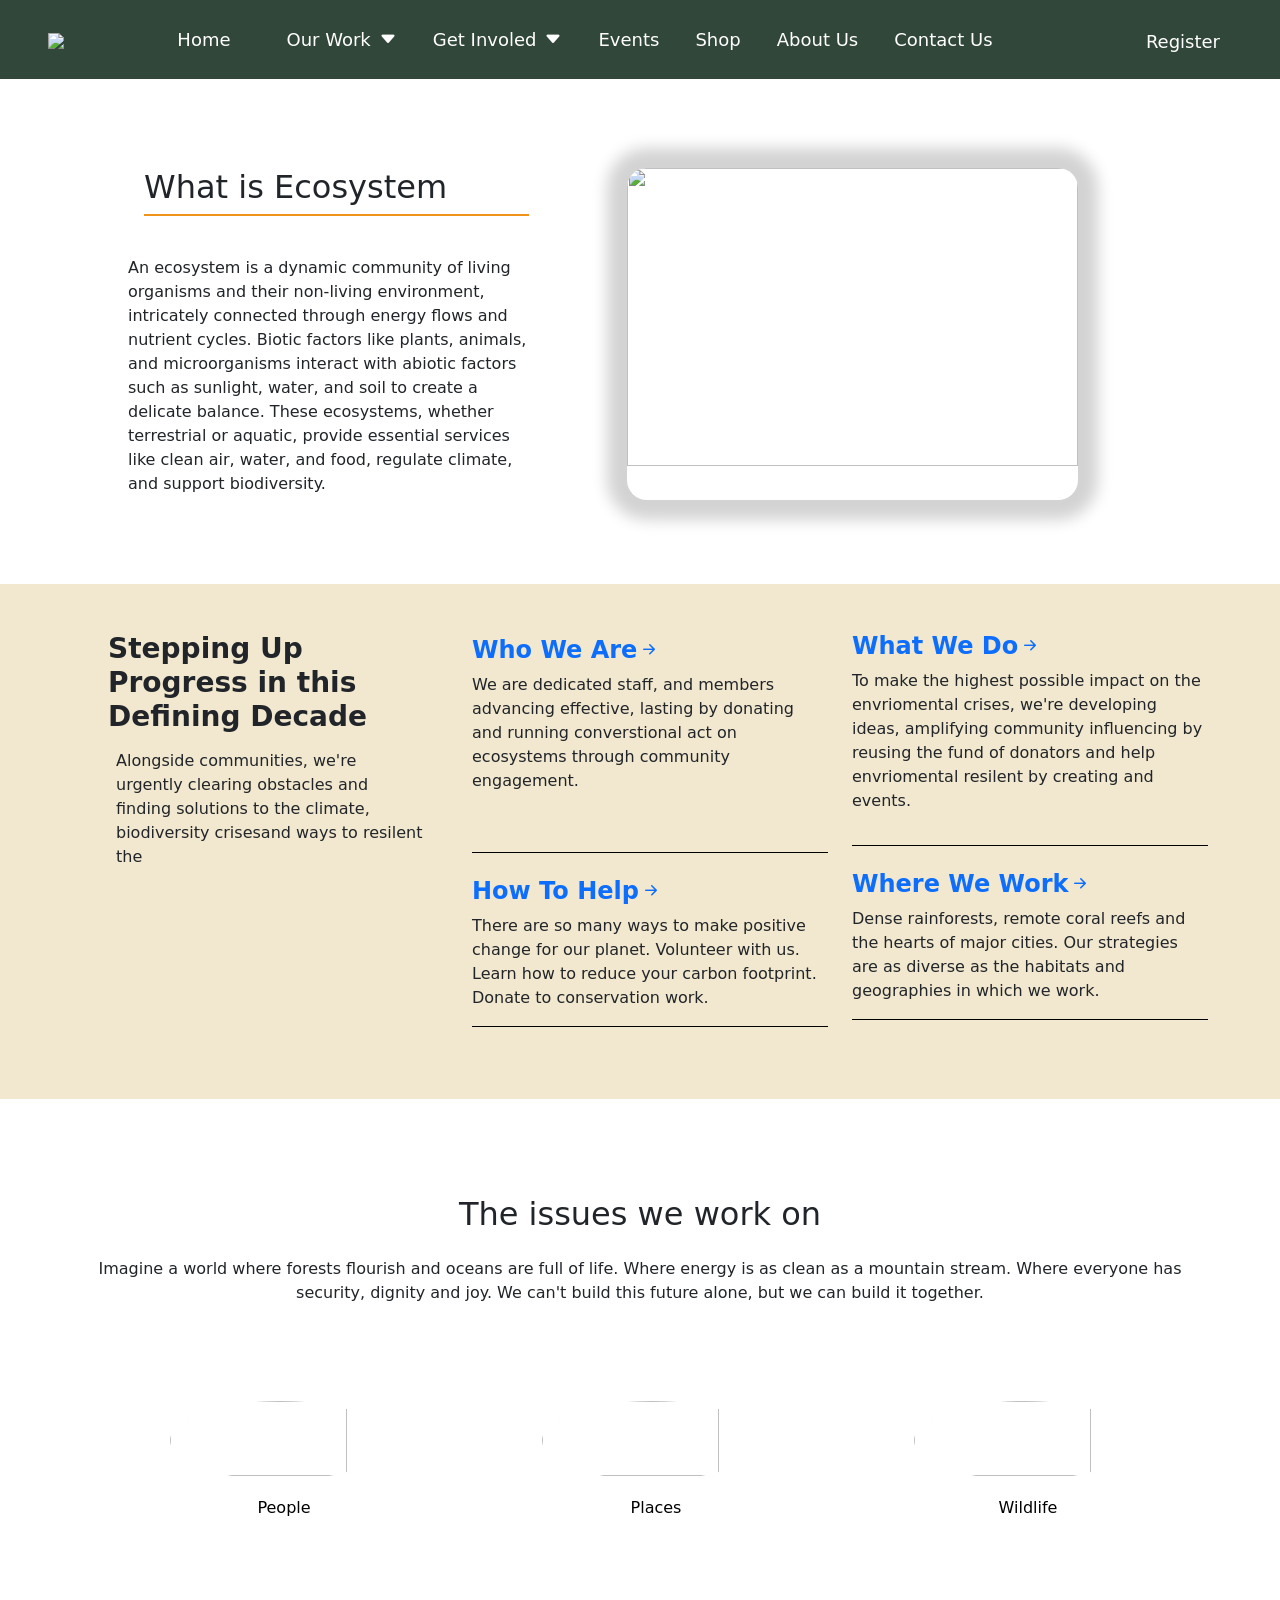
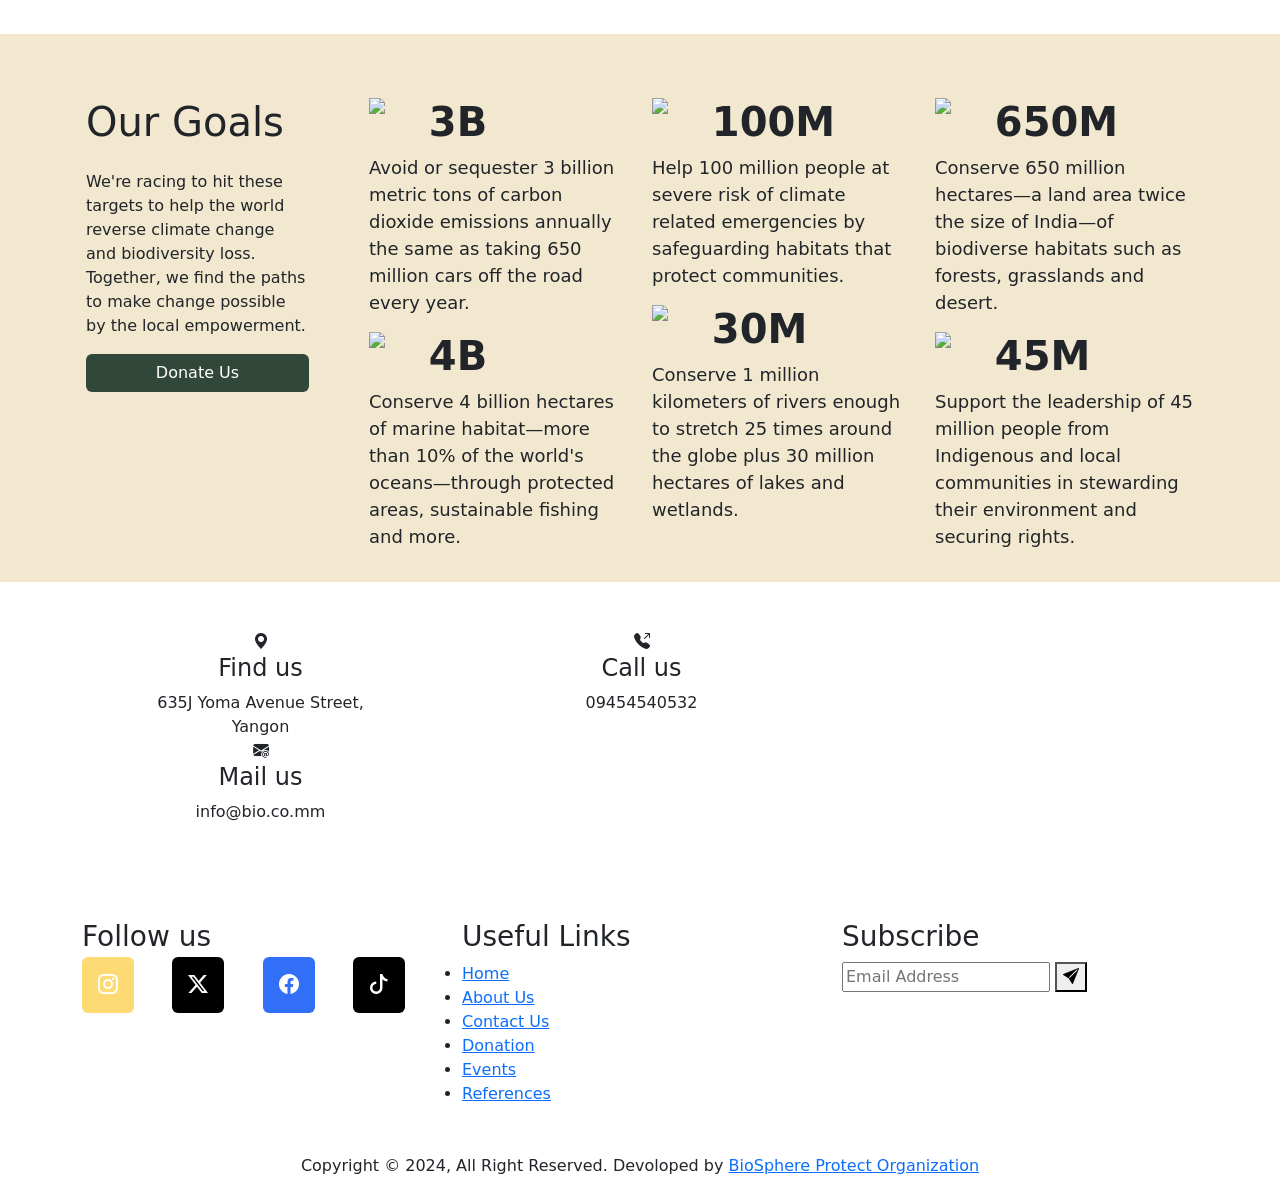
==== index.html @ c67b9668 "Add files via upload" ====
<!DOCTYPE html>
<html lang="en">
<head>
    <meta charset="UTF-8">
    <meta name="viewport" content="width=device-width, initial-scale=1.0">
    <title>Home | BPO</title>
    <!--Web Logo-->
    <link rel="icon" type="image/x-icon" href="image/ficon.png">
    <!--Bootstrap CDN link-->
    <link href="https://cdn.jsdelivr.net/npm/bootstrap@5.3.2/dist/css/bootstrap.min.css" rel="stylesheet" integrity="sha384-T3c6CoIi6uLrA9TneNEoa7RxnatzjcDSCmG1MXxSR1GAsXEV/Dwwykc2MPK8M2HN" crossorigin="anonymous">
    <script src="https://cdn.jsdelivr.net/npm/bootstrap@5.3.2/dist/js/bootstrap.bundle.min.js" integrity="sha384-C6RzsynM9kWDrMNeT87bh95OGNyZPhcTNXj1NW7RuBCsyN/o0jlpcV8Qyq46cDfL" crossorigin="anonymous"></script>
    <!--Bootstrap icon link-->
    <link rel="stylesheet" href="https://cdn.jsdelivr.net/npm/bootstrap-icons@1.11.2/font/bootstrap-icons.min.css">
    <!--CSS Link-->
    <link rel="stylesheet" type="text/css" href="index.css">
    <!--AOS link-->
    <link href="https://unpkg.com/aos@2.3.1/dist/aos.css" rel="stylesheet">
    <script src="https://unpkg.com/aos@2.3.1/dist/aos.js"></script>
</head>
<body>
    <!--Nav-->
    <nav class="navbar navbar-expand-sm fixed-top" style="background-color: #31473A; font-size: 18px;">
        <a class="navbar-brand ms-5" style="font-size: 35px;" href="index.html"><img src="image/ficon.png" width="70px"></a>
        <button class="navbar-toggler me-3" data-bs-toggle="collapse" data-bs-target="#my_navbar" style="color: white; border-color: white;">
            <span><i class="bi bi-list" style="color: white; font-size: 30px;"></i></span>
        </button>
        <div class="collapse navbar-collapse" id="my_navbar">
            <ul class="top-navbar navbar-nav ms-auto me-auto" style="text-align: center;">
                <li class="nav-item me-4 ms-3">
                    <a class="nav-link" href="index.html" style="color: white;">Home</a>
                </li>
                <li class="nav-item dropdown me-1 ms-3">
                    <a class="nav-link" data-bs-toggle="dropdown" href="#" style="color: white;">Our Work<i class="bi bi-caret-down-fill ms-2"></i></a>
                    <ul class="dropdown-menu" style="text-align: center;">
                        <li><a class="dropdown-item" href="people.html">People</a></li>
                        <li><a class="dropdown-item" href="places.html">Places</a></li>
                        <li><a class="dropdown-item" href="wild_life.html">Wildlife</a></li>
                    </ul>
                </li>
                <li class="nav-item dropdown me-1 ms-3">
                    <a class="nav-link" data-bs-toggle="dropdown" href="#" style="color: white;">Get Involed<i class="bi bi-caret-down-fill ms-2"></i></a>
                    <ul class="dropdown-menu" style="text-align: center;">
                        <li><a class="dropdown-item" href="donate.html">Donate</a></li>
                        <li><a class="dropdown-item" href="take_action.html">Take Action</a></li>
                    </ul>
                </li>
                <li class="nav-item me-1 ms-3">
                    <a class="nav-link" href="event.html" style="color: white;">Events</a>
                </li>
                <li class="nav-item me-1 ms-3">
                    <a class="nav-link" href="shop.html" style="color: white;">Shop</a>
                </li>
                <li class="nav-item me-1 ms-3">
                    <a class="nav-link" href="about_us.html" style="color: white;">About Us</a>
                </li>
                <li class="nav-item ms-3 me-3">
                    <a class="nav-link" href="contact_us.html" style="color: white;">Contact Us</a>
                </li>
            </ul>
            <ul class="top-navbar navbar-nav me-5 d-flex p-0 m-0" style="text-align: center;">
                <li class="nav-item ms-5 me-1 mt-1">
                    <!--Modal launch button-->
                    <a class="nav-link"  data-bs-toggle="modal" data-bs-target="#register" style="color: white;">Register</a>
                </li>
            </ul>
        </div>
    </nav>
    <!--Model-->
    <div class="modal" id="register" data-bs-backdrop="static" data-bs-keyboard="false">
        <div class="modal-dialog modal-dialog-centered">
            <div class="modal-content">
                <div class="container-fluid p-0">
                    <div class="modal-header" style="background-color: #31473A;">
                        <ul class="nav nav-pills justify-content-center ms-auto" style="text-align: center;">
                            <li class="nav.item"><a href="#log-in" class="nav-link active" data-bs-toggle="tab" style="color: white;">Log-in</a></li>
                            <li class="nav.item"><a href="#sign-up" class="nav-link" data-bs-toggle="tab" style="color: white;">Sign-up</a></li>
                        </ul>
                        <button type="button" class="btn-close" data-bs-dismiss="modal" style="background-color: white;"></button>
                    </div>
                    <div>
                        <div class="tab-content">
                            <div class="tab-pane active" id="log-in">
                                <div class="form-floating my-3 me-3 ms-3">
                                    <input for="username" type="text" class="form-control" placeholder="Enter text" name="text">
                                    <label class="form-label" id="username">Username</label>
                                </div>
                                <div class="form-floating my-3 me-3 ms-3">
                                    <input for="email" type="email" class="form-control" placeholder="Enter email" name="email">
                                    <label class="form-label" id="email">Email address</label>
                                </div>
                                <div class="form-floating my-3 me-3 ms-3">
                                    <input for="psw" type="password" class="form-control" placeholder="Enter password" name="password">
                                    <label class="form-label" id="psw">Password</label>
                                </div>
                                <div class="modal-footer justify-content-between">
                                    <span>Not a Member?<a href="#" style="color: black;">Sign-up</a></span>
                                    <button type="button" class="btn" style="background-color: #31473A; color: white;" data-bs-dismiss="modal">Login</button>
                                </div>
                                <div class="d-flex align-items-center">
                                    <div class="border-bottom w-100"></div>
                                    <div class="p-2">Or</div>
                                    <div class="border-bottom w-100"></div>
                                </div>
                                <div class="me-3 ms-3 mb-4">
                                    <button type="button" class="btn d-flex justify-content-center mt-3" style="background-color: #2980B9; border: none; border-radius: 10px; width: 100%;">
                                        <a href="#" style="color: black; text-decoration: none; display: flex;">
                                            <i style="font-size: 30px; margin-top: 5px;" class="bi bi-facebook me-5"></i>
                                            <p class="ms-2 me-5 mt-3" style="font-size: 16px;">Login with Facebook</p>
                                        </a> 
                                    </button>
                                    <button type="button" class="btn d-flex justify-content-center mt-4" style="background-color: silver; border: none; border-radius: 10px; width: 100%;">
                                        <a href="#" style="color: black; text-decoration: none; display: flex;">
                                            <i style="font-size: 30px; margin-top: 5px;" class="bi bi-google me-5"></i>
                                            <p class="ms-2 me-5 mt-3" style="font-size: 16px;">Login with Google</p>
                                        </a> 
                                    </button>
                                </div>    
                            </div>
                        </div>
                    </div>
                    <div>
                        <div class="tab-content">
                            <div class="tab-pane" style="margin-bottom: 20px;" id="sign-up">
                                <div class="form-floating my-3 me-3 ms-3">
                                    <input for="username" type="text" class="form-control" placeholder="Enter text" name="text">
                                    <label class="form-label" id="username">Username</label>
                                </div>
                                <div class="form-floating my-3 me-3 ms-3">
                                    <input for="email" type="email" class="form-control" placeholder="Enter email" name="email">
                                    <label class="form-label" id="email">Email address</label>
                                </div>
                                <div class="form-floating my-3 me-3 ms-3">
                                    <input for="number" type="text" class="form-control" placeholder="Enter Phone Number" name="number">
                                    <label class="form-label" id="number">Phone Number</label>
                                </div>
                                <div class="form-floating my-3 me-3 ms-3">
                                    <input for="psw" type="password" class="form-control" placeholder="Enter password" name="password">
                                    <label class="form-label" id="psw">Password</label>
                                </div>
                                <div class="form-floating my-3 me-3 ms-3">
                                    <input for="psw" type="password" class="form-control" placeholder="Enter password" name="password">
                                    <label class="form-label" id="psw">Confirm Password</label>
                                </div>
                                <div class="modal-footer justify-content-between" data-bs-target="#sign-up">
                                    <span>Already have an account?<a href="#" style="color: black;">Log-in</a></span>
                                    <button type="button" class="btn" style="background-color: #31473A; color: white;" data-bs-dismiss="modal">Sign-up</button>
                                </div>
                                <div class="d-flex align-items-center">
                                    <div class="border-bottom w-100"></div>
                                    <div class="p-2">Or</div>
                                    <div class="border-bottom w-100"></div>
                                </div>
                                <div class="me-3 ms-3 mb-4">
                                    <button type="button" class="btn d-flex justify-content-center mt-3" style="background-color: #2980B9; border: none; border-radius: 10px; width: 100%;">
                                        <a href="#" style="color: black; text-decoration: none; display: flex;">
                                            <i style="font-size: 30px; margin-top: 5px;" class="bi bi-facebook me-5"></i>
                                            <p class="ms-2 me-5 mt-3" style="font-size: 16px;">Login with Facebook</p>
                                        </a> 
                                    </button>
                                    <button type="button" class="btn d-flex justify-content-center mt-4" style="background-color: silver; border: none; border-radius: 10px; width: 100%;">
                                        <a href="#" style="color: black; text-decoration: none; display: flex;">
                                            <i style="font-size: 30px; margin-top: 5px;" class="bi bi-google me-5"></i>
                                            <p class="ms-2 me-5 mt-3" style="font-size: 16px;">Login with Google</p>
                                        </a> 
                                    </button>
                                </div>
                            </div>
                        </div>
                    </div>
                </div>
            </div>
        </div>
    </div>
    <!--Intro-->
    <div class="container me-5" style="margin-top: 120px;">
        <div class="col-md-12">
            <div class="row">
                <div class="col-md-5 mt-5 me-5">
                    <h2 style="border-bottom: 2px solid #F09319; width: 385px; margin-left: 40px;" class="mb-3 pb-2">What is Ecosystem</h2>
                    <p class="p-4">An ecosystem is a dynamic community of living organisms and their non-living environment, intricately connected through energy flows and nutrient cycles. Biotic factors like plants, animals, and microorganisms interact with abiotic factors such as sunlight, water, and soil to create a delicate balance. These ecosystems, whether terrestrial or aquatic, provide essential services like clean air, water, and food, regulate climate, and support biodiversity.</p>
                </div>
                <div class="col-md-5 mt-5">
                    <img src="image/intro_forest.webp" width="100%" height="90%" style="border: none; border-radius: 20px; box-shadow: 0px 0px 15px 20px lightgrey;">
                </div>
            </div>
        </div>
    </div>
    <!--second container-->
    <div class="container-fluid pb-5 mt-5" style="background-color: #F2E8CF;">
        <div class="container me-5 mt-4">
            <div class="col-md-12 pt-5">
                <div class="row">
                    <div class="col-md-4">
                        <h3 class="ms-3" style="font-weight: bold;">Stepping Up Progress in this Defining Decade</h3>
                        <p class="p-4 pt-2">Alongside communities, we're urgently clearing obstacles and finding solutions to the climate, biodiversity crisesand ways to resilent the </p>
                    </div>
                    <div class="col-md-4 mt-1">
                        <div class="first">
                            <h4><a href="about_us.html" style="text-decoration: none; font-weight: bold;">Who We Are<i class="bi bi-arrow-right-short"></i></a></h4>
                            <p style="padding-bottom: 43px;">We are dedicated staff, and members advancing effective, lasting by donating and running converstional act on ecosystems through community engagement.</p>
                        </div>
                        <div class="second mb-4" style="border-top: 1px solid black; border-bottom: 1px solid black;">
                            <h4 class="mt-4"><a href="take_action.html" style="text-decoration: none; font-weight: bold;">How To Help<i class="bi bi-arrow-right-short"></i></a></h4>
                            <p>There are so many ways to make positive change for our planet. Volunteer with us. Learn how to reduce your carbon footprint. Donate to conservation work.</p>
                        </div>
                    </div>
                    <div class="col-md-4">
                        <div class="first">
                            <h4><a href="about_us.html" style="text-decoration: none; font-weight: bold;">What We Do<i class="bi bi-arrow-right-short"></i></a></h4>
                            <p class="pb-3">To make the highest possible impact on the envriomental crises, we're developing ideas, amplifying community influencing by reusing the fund of donators and help envriomental resilent by creating and events.</p>
                        </div>
                        <div class="second mb-4" style="border-top: 1px solid black; border-bottom: 1px solid black;">
                            <h4 class="mt-4"><a href="people.html" style="text-decoration: none; font-weight: bold;">Where We Work<i class="bi bi-arrow-right-short"></i></a></h4>
                            <p>Dense rainforests, remote coral reefs and the hearts of major cities. Our strategies are as diverse as the habitats and geographies in which we work.</p>
                        </div>
                    </div>
                </div>
            </div>
        </div>
    </div>
    <!--Third container-->
    <div class="container mt-5" style="margin-bottom: 150px;">
        <div style="text-align: center;" class="pt-5">
            <h2>The issues we work on</h2>
            <p class="mt-4 mb-5">Imagine a world where forests flourish and oceans are full of life. Where energy is as clean as a mountain stream. Where everyone has security, dignity and joy. We can't build this future alone, but we can build it together.</p>
        </div>
        <div class="container ms-3">
            <div class="row">
                <div class="col-md-4 pe-5 ps-5 mt-5 item_image">
                    <a href="people.html" style="text-decoration: none; color: black;">
                        <img src="image/people.jpg" width="80%" height="95%" style="border: none;" class="rounded-circle ms-4">
                        <p class="mt-3" style="text-align: center;">People</p>
                    </a>
                </div>
                <div class="col-md-4 pe-5 ps-5 mt-5 item_image">
                    <a href="places.html" style="text-decoration: none; color: black;">
                        <img src="image/eco.jpg" width="80%" height="95%" style="border: none;" class="rounded-circle ms-4">
                        <p class="mt-3" style="text-align: center;">Places</p>
                    </a>
                </div>
                <div class="col-md-4 pe-5 ps-5 mt-5 item_image">
                    <a href="wild_life.html" style="text-decoration: none; color: black;">
                        <img src="image/tiger.jpg" width="80%" height="95%" style="border: none;" class="rounded-circle ms-4">
                        <p class="mt-3" style="text-align: center;">Wildlife</p>
                    </a>
                </div>
            </div>
        </div>
    </div>
    <!--Fourth container-->
    <div class="container-fluid" style="background-color: #F2E8CF;">
        <div class="container p-3">
            <div class="row mt-5">
                <div class="col-md-3 mb-5 pe-5">
                    <h1 style="margin-bottom: 10px;">Our Goals</h1>
                    <p class="mt-4">We're racing to hit these targets to help the world reverse climate change and biodiversity loss. Together, we find the paths to make change possible by the local empowerment.</p>
                    <a href="donate.html"><button class="btn" style="background-color: #31473A; color: white; width: 100%;">Donate Us</button></a>
                </div>
                <div class="col-md-3">
                    <div>
                        <div class="d-flex">
                            <img src="image/icon1.svg" width="20%" class="mb-2">
                            <h1 style="font-weight: bolder;" class="ms-2">3B</h1>
                        </div>
                            <p style="font-size: 18px;">Avoid or sequester 3 billion metric tons of carbon dioxide emissions annually the same as taking 650 million cars off the road every year.</p>
                    </div>
                    <div>
                        <div class="d-flex">
                            <img src="image/icon2.svg" width="20%" class="mb-2">
                            <h1 style="font-weight: bolder;" class="ms-2">4B</h1>
                        </div>
                        <p style="font-size: 18px;">Conserve 4 billion hectares of marine habitat—more than 10% of the world's oceans—through protected areas, sustainable fishing and more.</p>
                    </div>
                </div>
                <div class="col-md-3">
                    <div>
                        <div class="d-flex">
                            <img src="image/icon3.svg" width="20%" class="mb-2">
                            <h1 style="font-weight: bolder;" class="ms-2">100M</h1>
                        </div>
                        <p style="font-size: 18px;">Help 100 million people at severe risk of climate related emergencies by safeguarding habitats that protect communities.</p>
                    </div>
                    <div>
                        <div class="d-flex">
                            <img src="image/icon4.svg" width="20%" class="mb-2">
                            <h1 style="font-weight: bolder;" class="ms-2">30M</h1>
                        </div>
                        <p style="font-size: 18px;">Conserve 1 million kilometers of rivers enough to stretch 25 times around the globe plus 30 million hectares of lakes and wetlands.</p>
                    </div>
                </div>
                <div class="col-md-3">
                    <div>
                        <div class="d-flex">
                            <img src="image/icon5.svg" width="20%" class="mb-2">
                            <h1 style="font-weight: bolder;" class="ms-2">650M</h1>
                        </div>
                        <p style="font-size: 18px;">Conserve 650 million hectares—a land area twice the size of India—of biodiverse habitats such as forests, grasslands and desert.</p>
                    </div>
                    <div>
                        <div class="d-flex">
                            <img src="image/icon6.svg" width="20%" class="mb-2">
                            <h1 style="font-weight: bolder;" class="ms-2">45M</h1>
                        </div>
                        <p style="font-size: 18px;">Support the leadership of 45 million people from Indigenous and local communities in stewarding their environment and securing rights.</p>
                    </div>
                </div>
            </div>
        </div>
    </div>
    <!--Footer-->
    <footer class="footer-section">
        <div class="container">
            <div class="footer-category pt-5 pb-5">
                <div class="row" style="text-align: center;">
                    <div class="col-xl-3 col-md-3 mb-30 me-5 ms-5">
                        <div class="single-category">
                            <i class="bi bi-geo-alt-fill mt-0 pt-0"></i>
                            <div class="cta-text">
                                <h4>Find us</h4>
                                <span>635J Yoma Avenue Street, Yangon</span>
                            </div>
                        </div>
                    </div>
                    <div class="col-xl-3 col-md-3 mb-30 me-5 ms-5">
                        <div class="single-category">
                            <i class="bi bi-telephone-outbound-fill mt-0 pt-0"></i>
                            <div class="cta-text">
                                <h4>Call us</h4>
                                <span>09454540532</span>
                            </div>
                        </div>
                    </div>
                    <div class="col-xl-3 col-md-3 mb-30 me-5 ms-5">
                        <div class="single-category">
                            <i class="bi bi-envelope-at-fill mt-0 pt-0"></i>
                            <div class="cta-text">
                                <h4>Mail us</h4>
                                <span>info@bio.co.mm</span>
                            </div>
                        </div>
                    </div>
                </div>
            </div>
            <div class="footer-content pt-5 pb-5">
                <div class="row">
                    <div class="col-xl-4 col-lg-4 mb-50 mb-5">
                        <div class="footer-widget-heading">
                            <h3>Follow us</h3>
                        </div>
                        <div style="font-size: 20px;" class="mt-3">
                            <a href="#" class="me-3 p-3 rounded icon_badge_1" style="background-color: #feda75; color: white;"><i class="bi bi-instagram"></i></a>
                            <a href="#" class="me-3 ms-3 p-3 rounded icon_badge_2" style="background-color: black; color: white;"><i class="bi bi-twitter-x"></i></a>
                            <a href="#" class="me-3 ms-3 p-3 rounded icon_badge_3" style="background-color: #316FF6; color: white;"><i class="bi bi-facebook"></i></a>
                            <a href="#" class="me-3 ms-3 p-3 rounded icon_badge_4" style="background-color: black; color: white;"><i class="bi bi-tiktok"></i></a>
                        </div>
                    </div>
                    <div class="col-xl-4 col-lg-4 col-md-6 mb-30">
                        <div class="footer-widget">
                            <div class="footer-widget-heading">
                                <h3>Useful Links</h3>
                            </div>
                            <ul class="p-0 m-0">
                                <li><a href="index.html">Home</a></li>
                                <li><a href="about_us.html">About Us</a></li>
                                <li><a href="contact_us.html">Contact Us</a></li>
                                <li><a href="donate.html">Donation</a></li>
                                <li><a href="event.html">Events</a></li>
                                <li><a href="#">References</a></li>
                            </ul>
                        </div>
                    </div>
                    <div class="col-xl-4 col-lg-4 col-md-6 mb-50">
                        <div class="footer-widget">
                            <div class="footer-widget-heading">
                                <h3>Subscribe</h3>
                            </div>
                            <div class="subscribe-form">
                                <form>
                                    <input type="text" placeholder="Email Address">
                                    <button onclick="alert('Your email have been recived!')"><i class="bi bi-send-fill"></i></button>
                                </form>
                            </div>
                        </div>
                    </div>
                </div>
            </div>
        </div>
        <div class="copyright-area">
            <div class="container">
                <div class="row">
                    <div class="text-center text-lg-left">
                        <div class="copyright-text">
                            <p>Copyright &copy; 2024, All Right Reserved. Devoloped by <a href="index.html">BioSphere Protect Organization</a></p>
                        </div>
                    </div>
                </div>
            </div>
        </div>
    </footer>
</body>
</html>
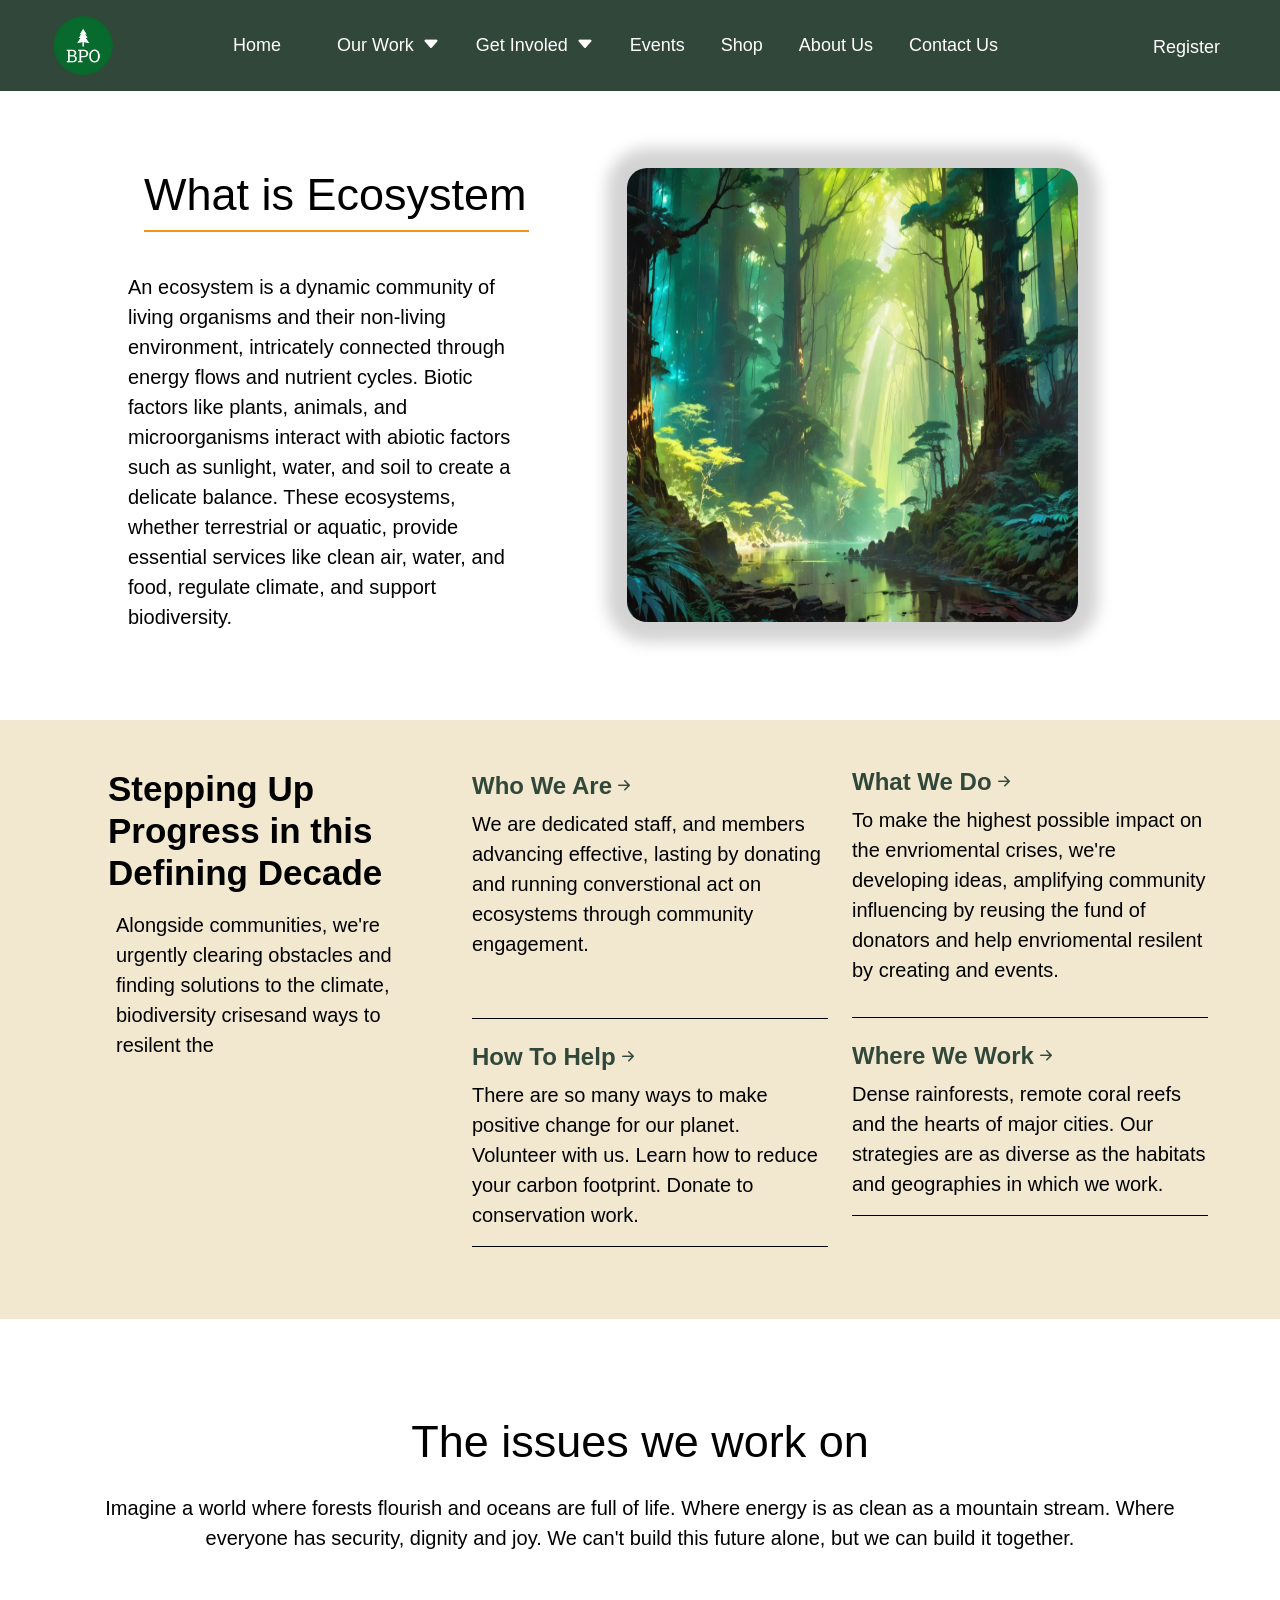
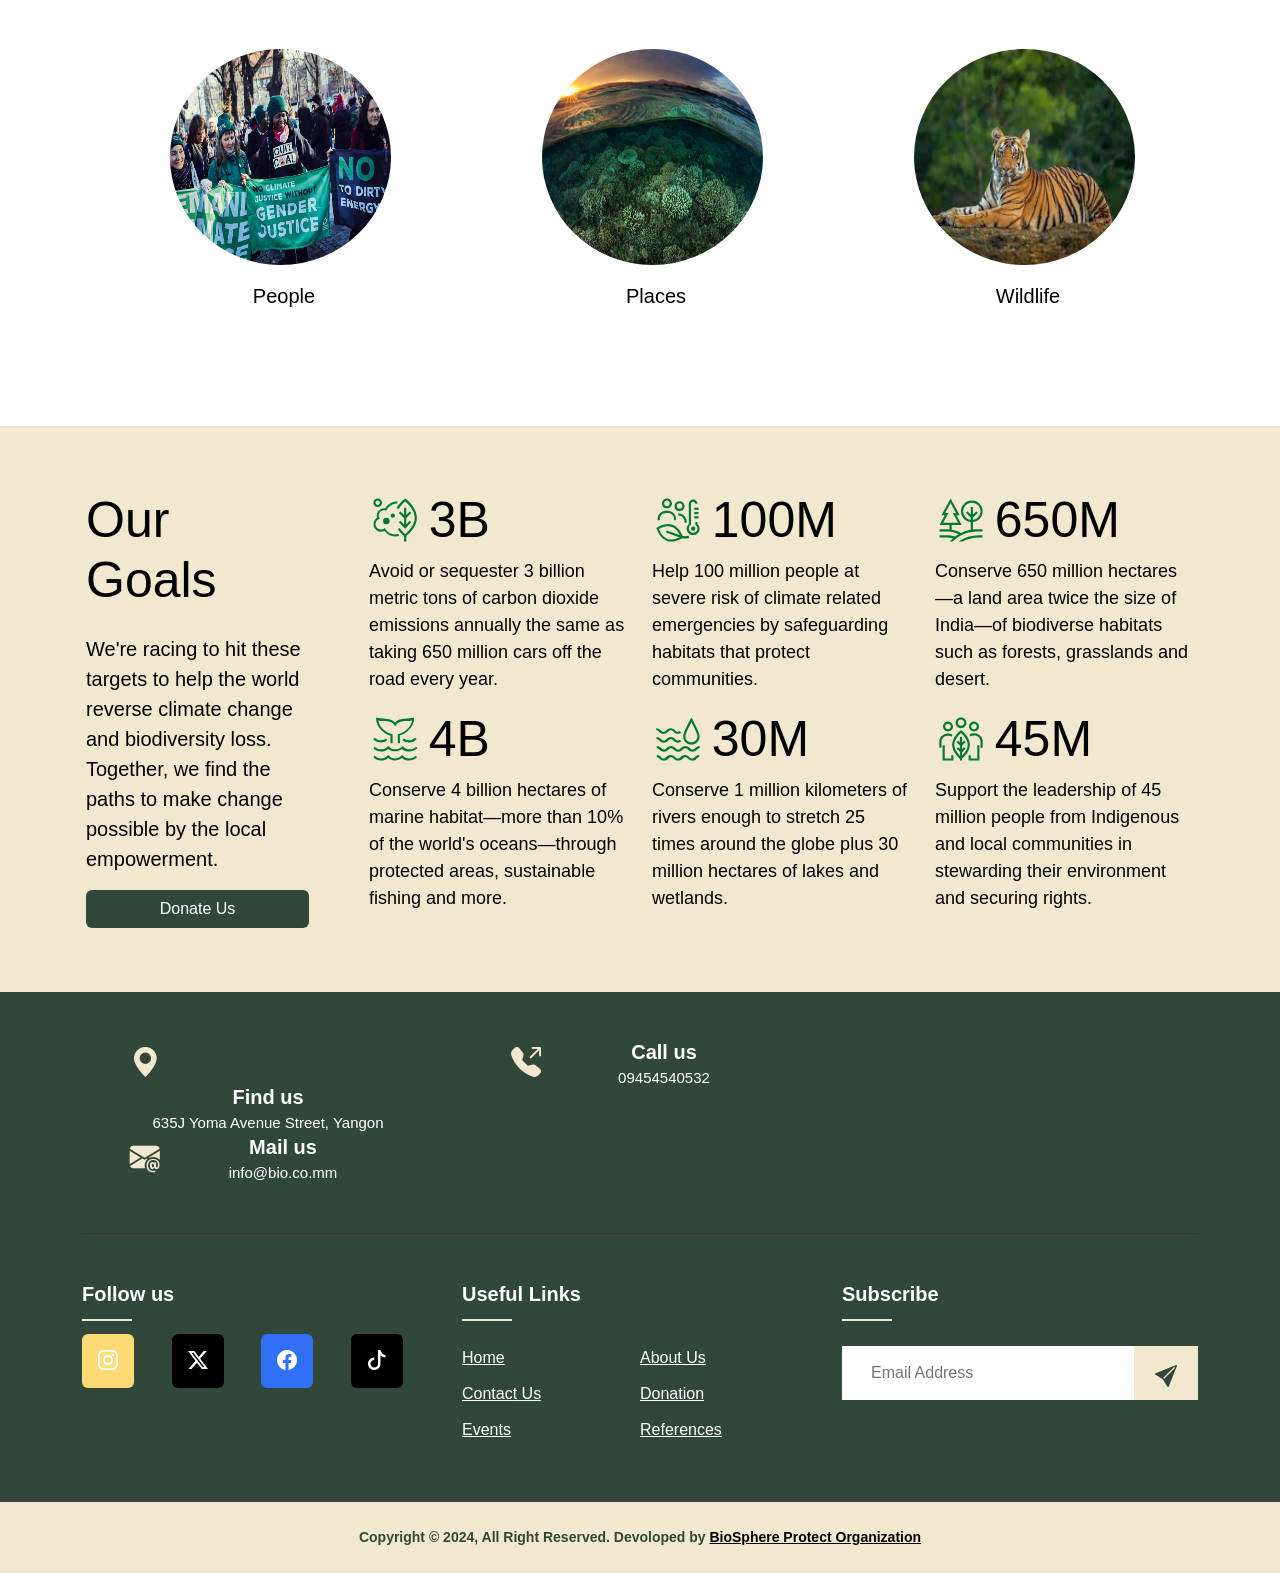
==== commit b30c31c0: "Update index.html" ====
--- a/index.html
+++ b/index.html
@@ -12,7 +12,7 @@
     <!--Bootstrap icon link-->
     <link rel="stylesheet" href="https://cdn.jsdelivr.net/npm/bootstrap-icons@1.11.2/font/bootstrap-icons.min.css">
     <!--CSS Link-->
-    <link rel="stylesheet" type="text/css" href="index.css">
+    <link rel="stylesheet" type="text/css" href="css/index.css">
     <!--AOS link-->
     <link href="https://unpkg.com/aos@2.3.1/dist/aos.css" rel="stylesheet">
     <script src="https://unpkg.com/aos@2.3.1/dist/aos.js"></script>
@@ -398,4 +398,4 @@
         </div>
     </footer>
 </body>
-</html>+</html>
--- a/css/index.css
+++ b/css/index.css
@@ -0,0 +1,220 @@
+*{
+    box-sizing: border-box;
+}
+.navbar-nav li:hover{
+    border-bottom: 2px solid lightgrey;
+}
+body{
+    font-family: "Poppins", sans-serif;
+    font-weight: 200;
+    color: black;
+    overflow-x: hidden;
+}
+.dropdown-menu li a:hover{
+    background-color: #31473A;
+    color: white;
+}
+h2{
+    font-size: 45px;
+}
+h3{
+    font-size: 35px;
+}
+h1{
+    font-size: 50px;
+}
+p{
+    font-size: 20px;
+}
+.first h4 a{
+    color: #31473A;
+}
+.second h4 a{
+    color: #31473A;
+}
+.first h4 a:hover{
+    color: black;
+    border-bottom: 2px solid black;
+}
+.second h4 a:hover{
+    color: black;
+    border-bottom: 2px solid black;
+}
+.item_image a img{
+    transition: transform 0.3s ease-in;
+}
+.item_image a img:hover{
+    box-shadow: 0px 10px 0px 50px #F2E8CF;
+    transition: box-shadow 0.3s;
+    transform: scale(1.2);
+}
+.footer-section{
+  background: #31473A;
+  position: relative;
+}
+.footer-category{
+  border-bottom: 1px solid #373636;
+}
+.single-category i{
+  color: #F2E8CF;
+  font-size: 30px;
+  float: left;
+  margin-top: 8px;
+}
+.cta-text{
+  padding-left: 15px;
+  display: inline-block;
+}
+.cta-text h4{
+  color: #fff;
+  font-size: 20px;
+  font-weight: 600;
+  margin-bottom: 2px;
+}
+.cta-text span{
+  color: white;
+  font-size: 15px;
+}
+.footer-content{
+  position: relative;
+  z-index: 2;
+}
+.footer-pattern img{
+  position: absolute;
+  top: 0;
+  left: 0;
+  height: 330px;
+  background-size: cover;
+  background-position: 100% 100%;
+}
+.footer-logo{
+  margin-bottom: 30px;
+}
+.footer-logo img{
+    max-width: 200px;
+}
+.footer-text p{
+  margin-bottom: 14px;
+  font-size: 14px;
+  color: white;
+  line-height: 28px;
+}
+.footer-widget-heading h3{
+  color: white;
+  font-size: 20px;
+  font-weight: 600;
+  margin-bottom: 40px;
+  position: relative;
+}
+.footer-widget-heading h3::before{
+  content: "";
+  position: absolute;
+  left: 0;
+  bottom: -15px;
+  height: 2px;
+  width: 50px;
+  background: #F2E8CF;
+}
+.footer-widget ul li{
+  display: inline-block;
+  float: left;
+  width: 50%;
+  margin-bottom: 12px;
+}
+.footer-widget ul li a:hover{
+  color: #F2E8CF;
+}
+.footer-widget ul li a{
+  color: white;
+}
+.subscribe-form:hover{
+    border: #F2E8CF;
+    box-shadow: 0px 0px 3px 10px #F2E8CF;
+}
+.subscribe-form{
+  position: relative;
+  overflow: hidden;
+}
+.subscribe-form input{
+  width: 100%;
+  padding: 14px 28px;
+  background: white;
+  border: 1px solid white;
+  color: black;
+}
+.subscribe-form button{
+    position: absolute;
+    right: 0;
+    background: #F2E8CF;
+    padding: 13px 20px;
+    border: 1px solid #F2E8CF;
+    top: 0;
+}
+.subscribe-form button i{
+  color: #31473A;
+  font-size: 22px;
+}
+.copyright-area{
+  background: #F2E8CF;
+  padding: 25px 0;
+  font-weight: bold;
+}
+.copyright-text p{
+  margin: 0;
+  font-size: 14px;
+  color: #31473A;
+}
+.copyright-text p a{
+  color: black;
+}
+.footer-menu li{
+  display: inline-block;
+  margin-left: 20px;
+}
+.footer-menu li:hover a{
+  color: #F2E8CF;
+}
+.footer-menu li a{
+  font-size: 14px;
+  color: white;
+}
+.icon_badge_1{
+  transition: transform 0.3s ease-in;
+}
+.icon_badge_1:hover{
+  box-shadow: 0px 0px 0px 5px #feda75;
+  font-size: 40px;
+  transition: box-shadow 0.3s;
+  transition: font-size 0.3s;
+  transform: scale(1.2);
+}
+.icon_badge_2{
+  transition: transform 0.3s ease-in;
+}
+.icon_badge_2:hover{
+  box-shadow: 0px 0px 0px 5px black;
+  font-size: 40px;
+  transition: box-shadow 0.3s;
+  transition: font-size 0.3s;
+  transform: scale(1.2);
+}
+.icon_badge_3{
+  transition: transform 0.3s ease-in;
+}
+.icon_badge_3:hover{
+  box-shadow: 0px 0px 0px 5px #316FF6;
+  font-size: 40px;
+  transition: box-shadow 0.3s;
+  transition: font-size 0.3s;
+  transform: scale(1.2);
+}
+.icon_badge_4{
+  transition: transform 0.3s ease-in;
+}
+.icon_badge_4:hover{
+  box-shadow: 0px 0px 0px 5px black;
+  font-size: 40px;
+  transition: box-shadow 0.3s;
+  transition: font-size 0.3s;
+  transform: scale(1.2);
+}
